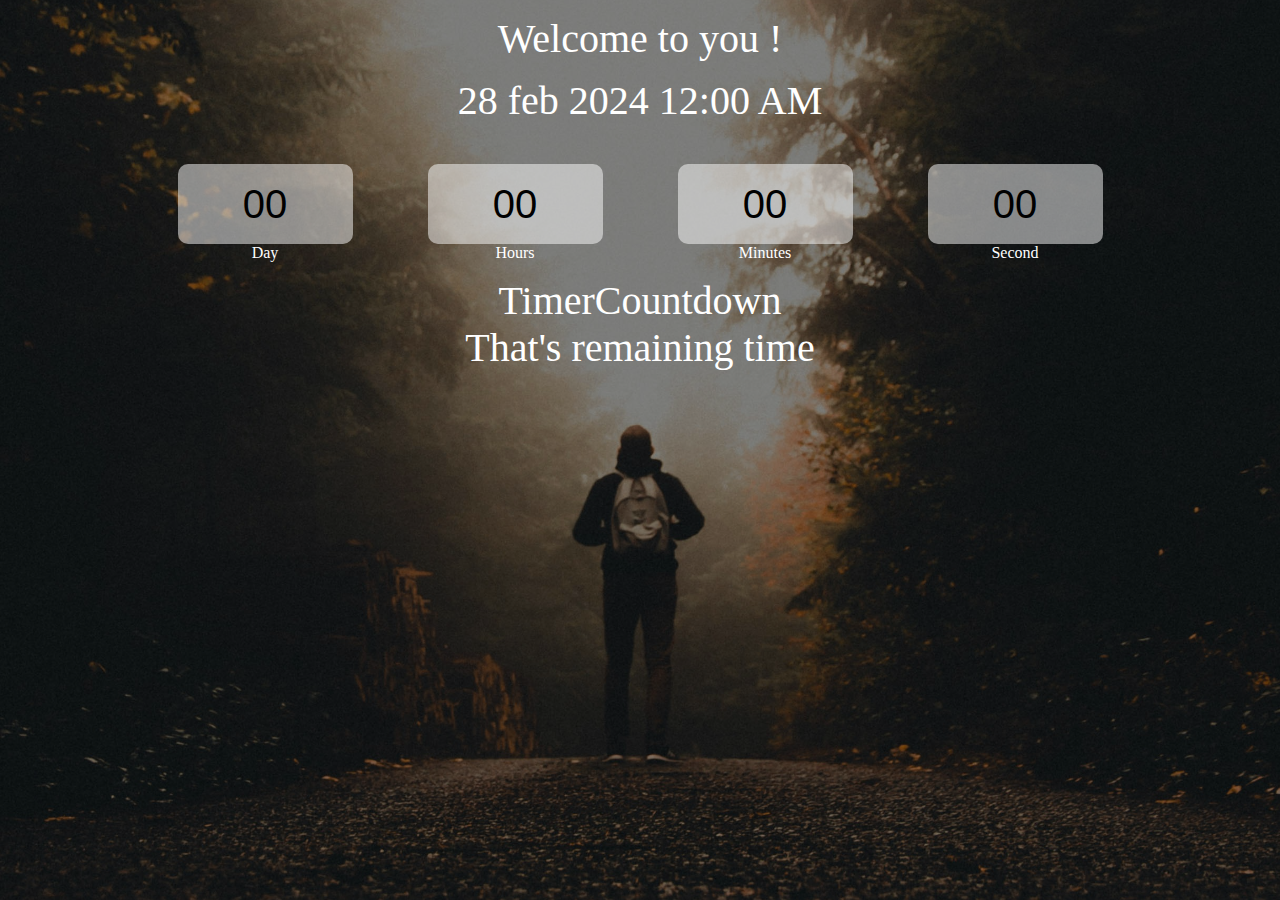
==== clock.html @ daba0eb0 "Add files via upload" ====
<!DOCTYPE html>
<html lang="en">
<head>
    <meta charset="UTF-8">
    <meta name="viewport" content="width=device-width, initial-scale=1.0">
    <title>Countdown timer ! </title>
    <link rel="stylesheet" href="clock.css">
</head>
<body>
    <div class="main">
        <div class="shadow"> 
            <div class="title">Welcome to you !</div> 
            <div class="title" id="end-date">23 feb 2024 01:30 AM</div> 
            <div class="colume">
                <div>
                    <input type="text" readonly value="00">
                    <br>
                    <label for="">Day</label>
                </div>

                <div>
                    <input type="text" readonly value="00">
                    <br>
                    <label for="">Hours</label>
                </div> 
                
                <div>
                    <input type="text"  readonly value="00">
                    <br>
                    <label for="">Minutes</label>
                </div> 
                
                <div>
                    <input type="text"  readonly value="00">
                    <br>
                    <label for="">Second</label>
                </div>
            </div>
            <div class="title"> TimerCountdown
                <br> 
                That's remaining  time
            </div>
           
        </div>
    </div>
</body>
<script src="clock.js"></script>
</html>
---- clock.css ----
*{
    padding: 0;
    margin: 0;
    box-sizing: border-box;

}
.main{
    width: 100%;
    height: 100vh;
    background: url('P1.jpg') center center;
    background-size: cover;
    display: flex;
}
.shadow{
    width: 100%;
    height: 100%;
    display: flex;
    flex-direction: column;
    background-color: rgba(0,0,0,0.5);
}
.title{
    margin-top: 15px;
    color: white;
    text-align: center;
    font-size: 2.5rem;
 
}

.colume{
    margin-top: 20px;
    width: 1000px;
    /* height: 100px; */
    /* border: 1px solid red; */
    margin: 0px auto;
    display: flex;
    /* text-align: center; */
    color: white;
    justify-content: center;
}

.colume div{
    margin-top: 40px;
    width: 450px;
    text-align: center;
}

input{
    /* display: block; */
    width: 70%;
    height: 80px;
    text-align: center;
    background-color: rgba(255,255,255,0.5);
    border-radius: 10px;
    border-color: transparent;
    text-align: center;
    font-size: 40px;

}
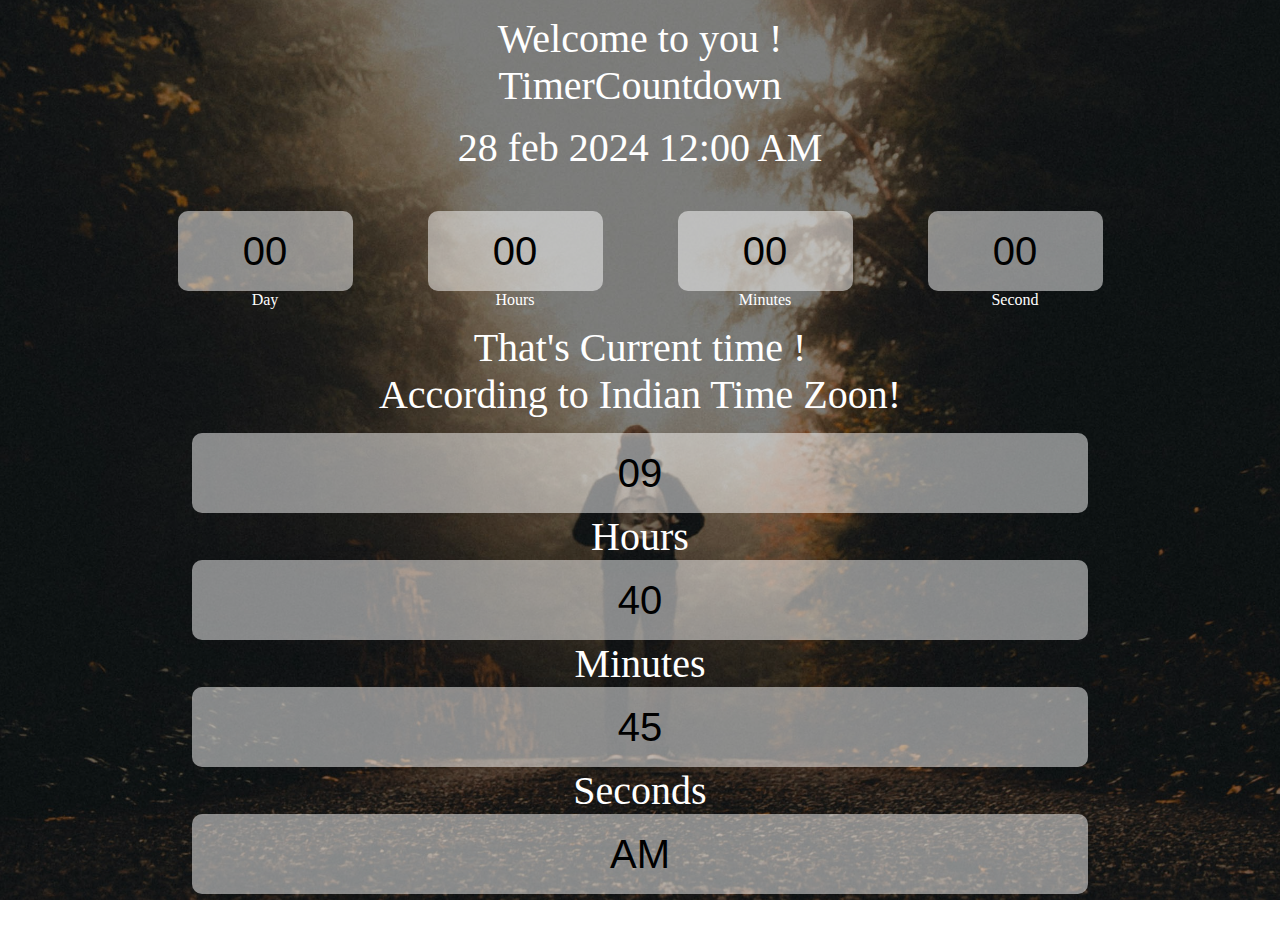
==== commit 65184115: "Add files via upload" ====
--- a/clock.html
+++ b/clock.html
@@ -9,8 +9,11 @@
 <body>
     <div class="main">
         <div class="shadow"> 
-            <div class="title">Welcome to you !</div> 
+            <div class="title">Welcome to you !
+                <br>TimerCountdown
+            </div> 
             <div class="title" id="end-date">23 feb 2024 01:30 AM</div> 
+            
             <div class="colume">
                 <div>
                     <input type="text" readonly value="00">
@@ -36,13 +39,48 @@
                     <label for="">Second</label>
                 </div>
             </div>
-            <div class="title"> TimerCountdown
+            <div class="title"> That's  Current time ! 
                 <br> 
-                That's remaining  time
+                According to Indian Time Zoon!
+                
             </div>
+
+
+            <!-- Digital Clock  -->
+            <div class="title" id="showTime">
+                <div class="digital">
+                    <div>
+                        <input type="text" readonly id="hours" value="00">
+                        <br>
+                        <label for="hours">Hours</label>
+                    </div>
+            
+                    <div>
+                        <input type="text" readonly id="minutes" value="00">
+                        <br>
+                        <label for="minutes">Minutes</label>
+                    </div>
+            
+                    <div>
+                        <input type="text" readonly id="seconds" value="00">
+                        <br>
+                        <label for="seconds">Seconds</label>
+                    </div>
+            
+                    <div>
+                        <input type="text" readonly id="session" value="AM">
+                        <br>
+                        <label for="session">Session</label>
+                    </div>
+                </div>
+            </div>
+            
+
+           
            
         </div>
     </div>
 </body>
 <script src="clock.js"></script>
+<script src="digitalClock.js"></script>
 </html>